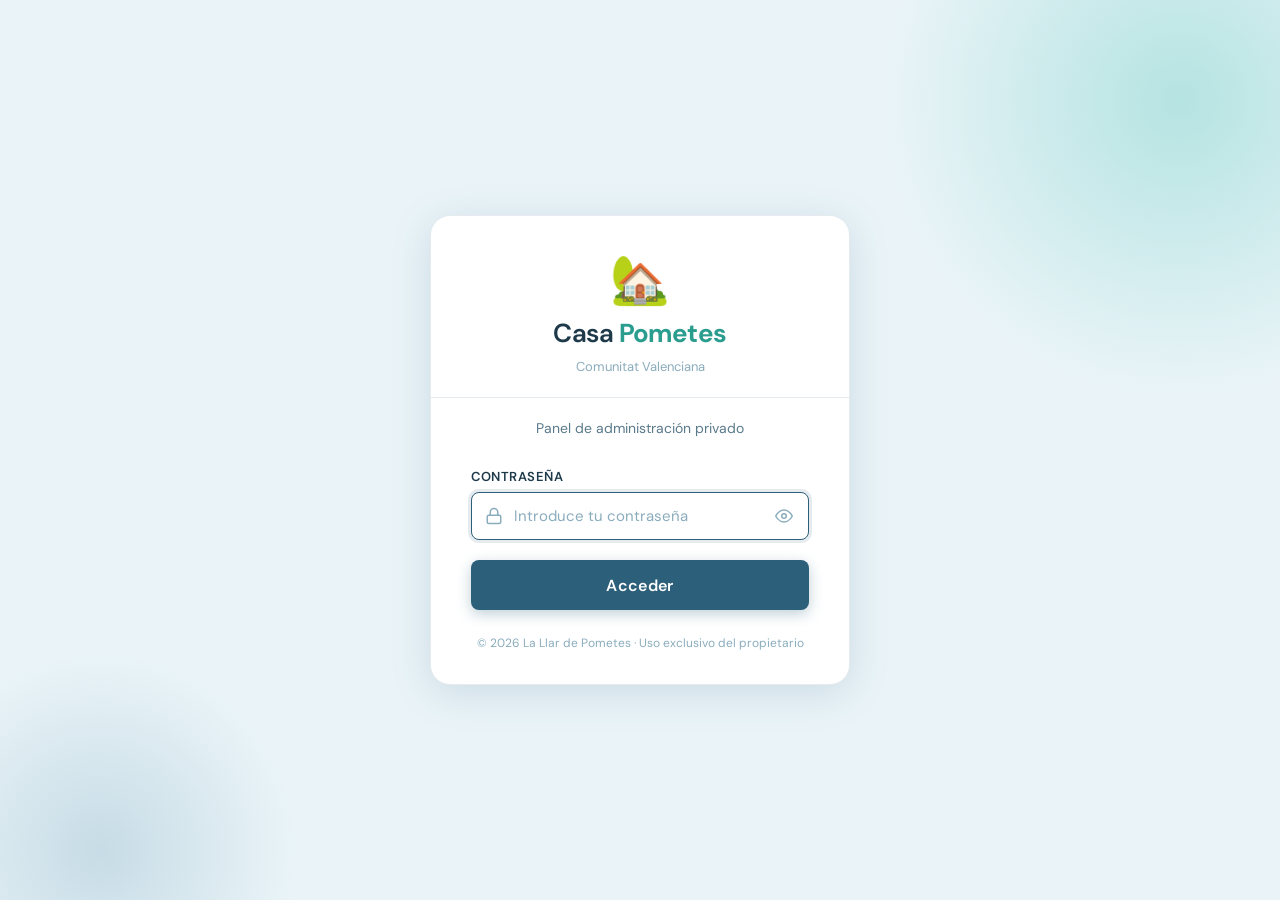
==== pometes-admin/booking-detail.html @ 94790d54 "Cambio de nombre" ====
<!DOCTYPE html>
<html lang="es">
<head>
    <meta charset="UTF-8">
    <meta name="viewport" content="width=device-width, initial-scale=1.0">
    <title>Detalle de reserva — Casa Pometes</title>
    <link rel="preconnect" href="https://fonts.googleapis.com">
    <link href="https://fonts.googleapis.com/css2?family=DM+Sans:ital,opsz,wght@0,9..40,300;0,9..40,400;0,9..40,500;0,9..40,600;0,9..40,700&display=swap" rel="stylesheet">
    <link rel="stylesheet" href="css/main.css">
    <link rel="stylesheet" href="css/dashboard.css">
    <style>
        /* ── Layout de la página de detalle ── */
        body { background: var(--sky); min-height: 100vh; }

        .detail-page {
            max-width: 1100px;
            margin: 0 auto;
            padding: 0 24px 60px;
        }

        /* ── Cabecera sticky ── */
        .detail-topbar {
            position: sticky;
            top: 0;
            z-index: 100;
            background: var(--white);
            border-bottom: 1px solid var(--border);
            box-shadow: var(--shadow-sm);
            display: flex;
            align-items: center;
            gap: 16px;
            padding: 0 24px;
            height: 64px;
            margin: 0 -24px 32px;
        }

        .detail-back {
            display: flex;
            align-items: center;
            gap: 6px;
            font-size: 14px;
            font-weight: 500;
            color: var(--text-mid);
            transition: color 0.18s;
            white-space: nowrap;
        }
        .detail-back:hover { color: var(--navy); }
        .detail-back svg { flex-shrink: 0; }

        .detail-topbar-title {
            flex: 1;
            font-size: 17px;
            font-weight: 700;
            color: var(--text);
            display: flex;
            align-items: center;
            gap: 10px;
            min-width: 0;
            white-space: nowrap;
            overflow: hidden;
            text-overflow: ellipsis;
        }

        .detail-topbar-actions {
            display: flex;
            align-items: center;
            gap: 8px;
            flex-shrink: 0;
        }

        /* ── Grid principal ── */
        .detail-grid {
            display: grid;
            grid-template-columns: 1fr 1fr 1fr;
            gap: 20px;
            margin-bottom: 20px;
        }

        .detail-grid-wide {
            display: grid;
            grid-template-columns: 1fr 1fr;
            gap: 20px;
            margin-bottom: 20px;
        }

        .detail-full { margin-bottom: 20px; }

        /* ── Card de sección ── */
        .detail-section-card {
            background: var(--white);
            border-radius: var(--radius);
            border: 1px solid var(--border);
            box-shadow: var(--shadow-sm);
            overflow: hidden;
        }

        .detail-section-title {
            padding: 14px 20px 12px;
            font-size: 11px;
            font-weight: 700;
            color: var(--text-light);
            text-transform: uppercase;
            letter-spacing: 0.08em;
            border-bottom: 1px solid var(--border);
            background: var(--sky);
        }

        .detail-section-body {
            padding: 16px 20px;
            display: flex;
            flex-direction: column;
            gap: 14px;
        }

        .detail-field { display: flex; flex-direction: column; gap: 3px; }
        .detail-field label {
            font-size: 11px;
            font-weight: 600;
            color: var(--text-light);
            text-transform: uppercase;
            letter-spacing: 0.04em;
        }
        .detail-field span, .detail-field a {
            font-size: 14px;
            font-weight: 500;
            color: var(--text);
        }
        .detail-field a { color: var(--navy); text-decoration: underline; }

        .detail-value-large {
            font-size: 22px;
            font-weight: 700;
            color: var(--text);
            line-height: 1.2;
        }

        /* ── Notas admin ── */
        .notes-textarea {
            width: 100%;
            padding: 12px 14px;
            border: 1.5px solid var(--border);
            border-radius: var(--radius-sm);
            font-family: inherit;
            font-size: 14px;
            color: var(--text);
            resize: vertical;
            min-height: 100px;
            transition: border-color 0.18s;
            box-sizing: border-box;
        }
        .notes-textarea:focus { border-color: var(--navy); outline: none; box-shadow: 0 0 0 3px rgba(44,95,122,0.10); }

        /* ── Historial emails ── */
        .email-row {
            display: flex;
            align-items: center;
            justify-content: space-between;
            padding: 9px 0;
            border-bottom: 1px solid var(--border);
            font-size: 13px;
            gap: 8px;
        }
        .email-row:last-child { border-bottom: none; }
        .email-row-left { display: flex; align-items: center; gap: 8px; min-width: 0; }
        .email-row-right { display: flex; align-items: center; gap: 8px; flex-shrink: 0; }
        .email-date { font-size: 11px; color: var(--text-light); white-space: nowrap; }

        /* ── Servicios tabla ── */
        .services-detail-table {
            width: 100%;
            border-collapse: collapse;
            font-size: 13px;
        }
        .services-detail-table th {
            text-align: left;
            padding: 6px 0;
            font-size: 11px;
            font-weight: 700;
            color: var(--text-light);
            text-transform: uppercase;
            letter-spacing: 0.06em;
            border-bottom: 1.5px solid var(--border);
        }
        .services-detail-table td {
            padding: 9px 0;
            border-bottom: 1px solid var(--border);
            color: var(--text);
            vertical-align: middle;
        }
        .services-detail-table tbody tr:last-child td { border-bottom: none; }
        .services-total {
            display: flex;
            justify-content: space-between;
            font-weight: 700;
            font-size: 14px;
            color: var(--navy);
            padding-top: 10px;
            margin-top: 4px;
            border-top: 1.5px solid var(--border);
        }

        /* ── Deposit / Payment status ── */
        .status-pill {
            display: inline-flex;
            align-items: center;
            gap: 5px;
            padding: 4px 12px;
            border-radius: 20px;
            font-size: 13px;
            font-weight: 600;
        }
        .status-pill-pending  { background: #FEF3CD; color: #856404; }
        .status-pill-paid     { background: #D1F2E0; color: #1a7a45; }
        .status-pill-returned { background: #EBF4FB; color: var(--navy); }
        .status-pill-retained { background: #FCE4E4; color: #c0392b; }

        /* ── Loading skeleton ── */
        .detail-loading {
            display: flex;
            flex-direction: column;
            align-items: center;
            justify-content: center;
            height: 60vh;
            gap: 16px;
            color: var(--text-mid);
        }
        .detail-loading .loading-spinner { width: 36px; height: 36px; }

        /* ── Toast ── */
        .toast-container { position: fixed; bottom: 24px; right: 24px; z-index: 9999; display: flex; flex-direction: column; gap: 8px; }

        /* ── Responsive ── */
        @media (max-width: 900px) {
            .detail-grid { grid-template-columns: 1fr 1fr; }
        }
        @media (max-width: 600px) {
            .detail-page { padding: 0 12px 40px; }
            .detail-topbar { padding: 0 12px; margin: 0 -12px 20px; }
            .detail-grid, .detail-grid-wide { grid-template-columns: 1fr; }
            .detail-topbar-title { font-size: 14px; }
        }
    </style>
</head>
<body>

<div class="toast-container" id="toastContainer" aria-live="polite"></div>

<!-- Diálogo de confirmación (reutilizado del dashboard) -->
<div class="confirm-overlay" id="confirmOverlay" hidden role="dialog" aria-modal="true">
    <div class="confirm-dialog">
        <div class="confirm-icon" id="confirmIcon">❓</div>
        <h3 id="confirmTitle">¿Estás seguro?</h3>
        <p id="confirmMessage"></p>
        <div id="confirmExtra"></div>
        <div class="confirm-actions">
            <button class="btn btn-ghost" id="confirmCancel">Cancelar</button>
            <button class="btn btn-danger" id="confirmAccept">Confirmar</button>
        </div>
    </div>
</div>

<div class="detail-page">

    <!-- Barra superior -->
    <div class="detail-topbar">
        <a href="dashboard.html" class="detail-back">
            <svg width="18" height="18" viewBox="0 0 24 24" fill="none" stroke="currentColor" stroke-width="2.5">
                <polyline points="15 18 9 12 15 6"/>
            </svg>
            Volver
        </a>

        <div class="detail-topbar-title" id="pageTitle">
            <div class="loading-spinner" style="width:18px;height:18px"></div>
            Cargando reserva...
        </div>

        <div class="detail-topbar-actions" id="pageActions"></div>
    </div>

    <!-- Contenido principal -->
    <div id="detailContent">
        <div class="detail-loading">
            <div class="loading-spinner"></div>
            <span>Cargando detalle de la reserva…</span>
        </div>
    </div>

</div>

<script src="js/auth.js"></script>
<script src="js/api.js"></script>
<script src="js/booking-detail.js"></script>
</body>
</html>
---- pometes-admin/css/main.css ----
/* =========================================================
   MAIN.CSS — Variables, reset y utilidades compartidas
   La Llar de Pometes · Panel de Administración
   ========================================================= */

/* ── Variables del sistema de diseño ── */
:root {
    /* Colores principales */
    --navy:       #2C5F7A;
    --navy-light: #3A7A9C;
    --teal:       #2A9D8F;
    --teal-light: #52C4B8;
    --sky:        #EAF4F8;
    --sky-mid:    #D0E8F2;
    --white:      #FFFFFF;
    --sage:       #7BAE8E;
    --sage-pale:  #E8F3EC;
    --sand:       #F5EDD8;

    /* Estados */
    --success: #2ECC71;
    --warning: #F39C12;
    --danger:  #E74C3C;

    /* Texto */
    --text:       #1E3A4A;
    --text-mid:   #5A7A8A;
    --text-light: #8AACBC;
    --border:     rgba(44, 95, 122, 0.12);

    /* Espaciado y forma */
    --radius-sm: 8px;
    --radius:    12px;
    --radius-lg: 20px;

    /* Sombras */
    --shadow-sm: 0 2px 8px rgba(44, 95, 122, 0.08);
    --shadow:    0 4px 20px rgba(44, 95, 122, 0.10);
    --shadow-lg: 0 8px 40px rgba(44, 95, 122, 0.16);
}

/* ── Reset base ── */
*, *::before, *::after {
    box-sizing: border-box;
    margin: 0;
    padding: 0;
}

html {
    font-size: 16px;
    -webkit-text-size-adjust: 100%;
    scroll-behavior: smooth;
}

body {
    font-family: 'DM Sans', -apple-system, BlinkMacSystemFont, 'Segoe UI', sans-serif;
    color: var(--text);
    background: var(--sky);
    line-height: 1.5;
    -webkit-font-smoothing: antialiased;
    -moz-osx-font-smoothing: grayscale;
}

a { color: inherit; text-decoration: none; }
button { cursor: pointer; font-family: inherit; border: none; background: none; }
input, select, textarea { font-family: inherit; font-size: inherit; }
img, svg { display: block; }
ul, ol { list-style: none; }

/* ── Utilidades de visibilidad ── */
[hidden] { display: none !important; }

.visually-hidden {
    position: absolute;
    width: 1px; height: 1px;
    padding: 0; margin: -1px;
    overflow: hidden;
    clip: rect(0, 0, 0, 0);
    white-space: nowrap;
    border: 0;
}

/* =========================================================
   BADGES DE ESTADO
   ========================================================= */
.badge {
    display: inline-flex;
    align-items: center;
    gap: 5px;
    padding: 4px 10px;
    border-radius: 20px;
    font-size: 12px;
    font-weight: 600;
    letter-spacing: 0.01em;
    white-space: nowrap;
}

.badge::before {
    content: '';
    display: inline-block;
    width: 6px; height: 6px;
    border-radius: 50%;
    background: currentColor;
    flex-shrink: 0;
}

.badge-pending   { background: #FEF3CD; color: #7D5A0A; }
.badge-confirmed { background: #D1F2E0; color: #176B38; }
.badge-cancelled { background: #FCE4E4; color: #8B2020; }

/* =========================================================
   BOTONES
   ========================================================= */
.btn {
    display: inline-flex;
    align-items: center;
    justify-content: center;
    gap: 6px;
    padding: 9px 18px;
    border-radius: var(--radius-sm);
    font-size: 14px;
    font-weight: 500;
    line-height: 1;
    transition: background 0.18s ease, color 0.18s ease, box-shadow 0.18s ease, opacity 0.18s ease;
    cursor: pointer;
    border: none;
    font-family: inherit;
    white-space: nowrap;
}

.btn:disabled { opacity: 0.45; cursor: not-allowed; pointer-events: none; }
.btn:focus-visible { outline: 2px solid var(--navy); outline-offset: 2px; }

.btn-primary {
    background: var(--navy);
    color: var(--white);
    box-shadow: 0 2px 8px rgba(44,95,122,0.25);
}
.btn-primary:hover:not(:disabled) {
    background: var(--navy-light);
    box-shadow: 0 4px 12px rgba(44,95,122,0.30);
}

.btn-teal {
    background: var(--teal);
    color: var(--white);
}
.btn-teal:hover:not(:disabled) { background: var(--teal-light); }

.btn-success {
    background: var(--success);
    color: var(--white);
}
.btn-success:hover:not(:disabled) { background: #27ae60; }

.btn-danger {
    background: var(--danger);
    color: var(--white);
}
.btn-danger:hover:not(:disabled) { background: #c0392b; }

.btn-ghost {
    background: transparent;
    color: var(--navy);
    border: 1.5px solid var(--border);
}
.btn-ghost:hover:not(:disabled) {
    background: var(--sky);
    border-color: rgba(44,95,122,0.30);
}

.btn-sm { padding: 6px 12px; font-size: 13px; }
.btn-lg { padding: 12px 24px; font-size: 16px; }

.btn-icon {
    padding: 6px;
    border-radius: var(--radius-sm);
    color: var(--text-mid);
    transition: background 0.18s, color 0.18s;
    display: inline-flex;
    align-items: center;
    justify-content: center;
}
.btn-icon:hover { background: var(--sky); color: var(--navy); }

/* =========================================================
   SPINNER
   ========================================================= */
@keyframes spin {
    to { transform: rotate(360deg); }
}

.spinner {
    animation: spin 0.75s linear infinite;
    flex-shrink: 0;
}

/* =========================================================
   TOAST NOTIFICATIONS
   ========================================================= */
.toast-container {
    position: fixed;
    top: 20px;
    right: 20px;
    z-index: 9999;
    display: flex;
    flex-direction: column;
    gap: 10px;
    pointer-events: none;
}

.toast {
    display: flex;
    align-items: flex-start;
    gap: 10px;
    padding: 13px 16px;
    border-radius: var(--radius);
    background: var(--white);
    box-shadow: var(--shadow-lg);
    font-size: 14px;
    font-weight: 500;
    min-width: 270px;
    max-width: 380px;
    pointer-events: all;
    animation: toastSlideIn 0.3s ease forwards;
}

.toast.exiting { animation: toastSlideOut 0.3s ease forwards; }

.toast-icon { font-size: 18px; flex-shrink: 0; margin-top: 1px; }

.toast-success { border-left: 4px solid var(--success); }
.toast-error   { border-left: 4px solid var(--danger); }
.toast-info    { border-left: 4px solid var(--navy); }
.toast-warning { border-left: 4px solid var(--warning); }

.toast-success .toast-icon::before { content: '✅'; }
.toast-error   .toast-icon::before { content: '❌'; }
.toast-info    .toast-icon::before { content: 'ℹ️'; }
.toast-warning .toast-icon::before { content: '⚠️'; }

@keyframes toastSlideIn {
    from { transform: translateX(110%); opacity: 0; }
    to   { transform: translateX(0);    opacity: 1; }
}
@keyframes toastSlideOut {
    from { transform: translateX(0);    opacity: 1; }
    to   { transform: translateX(110%); opacity: 0; }
}

/* =========================================================
   MODAL
   ========================================================= */
.modal-overlay {
    position: fixed;
    inset: 0;
    background: rgba(30, 58, 74, 0.55);
    z-index: 1000;
    display: flex;
    align-items: center;
    justify-content: center;
    padding: 20px;
    backdrop-filter: blur(3px);
    animation: fadeOverlay 0.2s ease;
}

.modal {
    background: var(--white);
    border-radius: var(--radius-lg);
    box-shadow: var(--shadow-lg);
    width: 100%;
    max-width: 620px;
    max-height: 90vh;
    overflow-y: auto;
    animation: slideUpModal 0.22s ease;
}

.modal-header {
    display: flex;
    align-items: center;
    justify-content: space-between;
    padding: 24px 28px 20px;
    border-bottom: 1px solid var(--border);
    position: sticky;
    top: 0;
    background: var(--white);
    z-index: 1;
}

.modal-header h2 {
    font-size: 18px;
    font-weight: 600;
    color: var(--text);
}

.modal-close {
    width: 34px; height: 34px;
    border-radius: 50%;
    color: var(--text-mid);
    transition: background 0.18s, color 0.18s;
    display: flex;
    align-items: center;
    justify-content: center;
}
.modal-close:hover { background: var(--sky); color: var(--text); }

.modal-body    { padding: 24px 28px; }
.modal-footer  {
    display: flex;
    align-items: center;
    justify-content: flex-end;
    gap: 10px;
    padding: 16px 28px 24px;
    border-top: 1px solid var(--border);
}

@keyframes fadeOverlay {
    from { opacity: 0; }
    to   { opacity: 1; }
}
@keyframes slideUpModal {
    from { transform: translateY(24px); opacity: 0; }
    to   { transform: translateY(0);    opacity: 1; }
}

/* =========================================================
   DIÁLOGO DE CONFIRMACIÓN
   ========================================================= */
.confirm-overlay {
    position: fixed;
    inset: 0;
    background: rgba(30, 58, 74, 0.60);
    z-index: 2000;
    display: flex;
    align-items: center;
    justify-content: center;
    padding: 20px;
    backdrop-filter: blur(3px);
    animation: fadeOverlay 0.18s ease;
}

.confirm-dialog {
    background: var(--white);
    border-radius: var(--radius-lg);
    box-shadow: var(--shadow-lg);
    width: 100%;
    max-width: 360px;
    padding: 32px 28px 28px;
    animation: slideUpModal 0.18s ease;
    text-align: center;
}

.confirm-icon {
    font-size: 36px;
    margin-bottom: 16px;
    line-height: 1;
}

.confirm-dialog h3 {
    font-size: 17px;
    font-weight: 600;
    margin-bottom: 8px;
    color: var(--text);
}

.confirm-dialog p {
    font-size: 14px;
    color: var(--text-mid);
    margin-bottom: 24px;
    line-height: 1.6;
}

.confirm-actions {
    display: flex;
    gap: 10px;
    justify-content: center;
}

/* =========================================================
   LOADING GLOBAL
   ========================================================= */
.loading-overlay {
    position: fixed;
    inset: 0;
    background: rgba(234, 244, 248, 0.75);
    z-index: 500;
    display: flex;
    align-items: center;
    justify-content: center;
}

.loading-spinner {
    width: 44px; height: 44px;
    border: 3.5px solid var(--sky-mid);
    border-top-color: var(--navy);
    border-radius: 50%;
    animation: spin 0.75s linear infinite;
}

/* =========================================================
   FORM ELEMENTS
   ========================================================= */
.form-group {
    display: flex;
    flex-direction: column;
    gap: 6px;
}

.form-group label {
    font-size: 13px;
    font-weight: 600;
    color: var(--text);
    text-transform: uppercase;
    letter-spacing: 0.04em;
}

.form-group input,
.form-group select,
.form-group textarea {
    padding: 10px 14px;
    border: 1.5px solid var(--border);
    border-radius: var(--radius-sm);
    font-size: 14px;
    color: var(--text);
    background: var(--white);
    transition: border-color 0.18s, box-shadow 0.18s;
    outline: none;
    width: 100%;
}

.form-group input:focus,
.form-group select:focus,
.form-group textarea:focus {
    border-color: var(--navy);
    box-shadow: 0 0 0 3px rgba(44,95,122,0.10);
}

.form-group input::placeholder { color: var(--text-light); }

.form-hint {
    font-size: 12px;
    color: var(--text-light);
    margin-top: 2px;
}

/* =========================================================
   CARD BASE
   ========================================================= */
.card {
    background: var(--white);
    border-radius: var(--radius);
    box-shadow: var(--shadow-sm);
    border: 1px solid var(--border);
}

.card-header {
    display: flex;
    align-items: center;
    justify-content: space-between;
    padding: 20px 24px 16px;
    border-bottom: 1px solid var(--border);
}

.card-title {
    font-size: 16px;
    font-weight: 600;
    color: var(--text);
}

.card-action {
    font-size: 13px;
    color: var(--navy);
    font-weight: 500;
    transition: color 0.18s;
}
.card-action:hover { color: var(--teal); }

/* =========================================================
   SKELETON LOADING
   ========================================================= */
@keyframes shimmer {
    from { background-position: -400px 0; }
    to   { background-position:  400px 0; }
}

.skeleton {
    background: linear-gradient(90deg, var(--sky-mid) 25%, var(--sky) 50%, var(--sky-mid) 75%);
    background-size: 800px 100%;
    animation: shimmer 1.4s infinite linear;
    border-radius: 6px;
}

/* =========================================================
   ESTADO VACÍO
   ========================================================= */
.empty-state {
    text-align: center;
    padding: 56px 24px;
    color: var(--text-mid);
}

.empty-state .empty-icon { font-size: 48px; margin-bottom: 12px; opacity: 0.6; }
.empty-state p { font-size: 15px; }

/* =========================================================
   SCROLLBAR PERSONALIZADA
   ========================================================= */
::-webkit-scrollbar { width: 6px; height: 6px; }
::-webkit-scrollbar-track { background: var(--sky); }
::-webkit-scrollbar-thumb { background: var(--sky-mid); border-radius: 3px; }
::-webkit-scrollbar-thumb:hover { background: var(--text-light); }

/* =========================================================
   LOGO (compartido entre login y dashboard)
   ========================================================= */
.logo-casa    { font-weight: 600; color: var(--text); }
.logo-pometes { font-weight: 700; color: var(--teal); }
---- pometes-admin/css/dashboard.css ----
/* =========================================================
   DASHBOARD.CSS — Layout y componentes del panel principal
   La Llar de Pometes · Panel de Administración
   ========================================================= */

/* ── Constantes de layout ── */
:root {
    --sidebar-width: 240px;
    --header-height: 66px;
}

/* =========================================================
   LAYOUT PRINCIPAL
   ========================================================= */
.dashboard-layout {
    display: flex;
    min-height: 100vh;
}

/* =========================================================
   SIDEBAR
   ========================================================= */
.sidebar {
    width: var(--sidebar-width);
    background: var(--navy);
    color: var(--white);
    display: flex;
    flex-direction: column;
    flex-shrink: 0;
    position: fixed;
    top: 0;
    left: 0;
    height: 100vh;
    z-index: 200;
    transition: transform 0.28s cubic-bezier(0.4, 0, 0.2, 1);
    overflow: hidden;
}

/* Borde derecho sutil */
.sidebar::after {
    content: '';
    position: absolute;
    top: 0; right: 0;
    width: 1px; height: 100%;
    background: rgba(255,255,255,0.08);
}

/* ── Logo del sidebar ── */
.sidebar-logo {
    display: flex;
    align-items: center;
    gap: 10px;
    padding: 24px 20px 22px;
    border-bottom: 1px solid rgba(255,255,255,0.10);
}

.sidebar-logo-icon { font-size: 28px; flex-shrink: 0; }

.sidebar-logo .logo-casa    { color: rgba(255,255,255,0.85); font-size: 17px; }
.sidebar-logo .logo-pometes { color: var(--teal-light); font-size: 17px; }

/* ── Navegación ── */
.sidebar-nav {
    flex: 1;
    padding: 16px 12px;
    display: flex;
    flex-direction: column;
    gap: 4px;
    overflow-y: auto;
}

.nav-item {
    display: flex;
    align-items: center;
    gap: 10px;
    padding: 11px 12px;
    border-radius: var(--radius-sm);
    color: rgba(255,255,255,0.65);
    font-size: 14px;
    font-weight: 500;
    transition: background 0.18s, color 0.18s;
    cursor: pointer;
    position: relative;
    user-select: none;
}

.nav-item:hover {
    background: rgba(255,255,255,0.08);
    color: rgba(255,255,255,0.90);
}

.nav-item.active {
    background: rgba(255,255,255,0.12);
    color: var(--white);
}

.nav-item.active::before {
    content: '';
    position: absolute;
    left: 0; top: 25%; bottom: 25%;
    width: 3px;
    background: var(--teal-light);
    border-radius: 0 3px 3px 0;
}

.nav-icon  { font-size: 18px; flex-shrink: 0; }
.nav-label { flex: 1; }

/* Badge de conteo pendientes */
.nav-badge {
    background: var(--warning);
    color: var(--white);
    font-size: 11px;
    font-weight: 700;
    padding: 2px 7px;
    border-radius: 10px;
    min-width: 20px;
    text-align: center;
}

/* ── Pie del sidebar (logout) ── */
.sidebar-footer {
    padding: 16px 12px 20px;
    border-top: 1px solid rgba(255,255,255,0.10);
}

.logout-btn {
    display: flex;
    align-items: center;
    gap: 10px;
    width: 100%;
    padding: 10px 12px;
    border-radius: var(--radius-sm);
    color: rgba(255,255,255,0.55);
    font-size: 14px;
    font-weight: 500;
    transition: background 0.18s, color 0.18s;
}

.logout-btn:hover {
    background: rgba(231,76,60,0.15);
    color: #FF8080;
}

/* ── Overlay oscuro móvil ── */
.sidebar-overlay {
    display: none;
    position: fixed;
    inset: 0;
    background: rgba(30,58,74,0.55);
    z-index: 190;
    backdrop-filter: blur(2px);
    animation: fadeOverlay 0.22s ease;
}

.sidebar-overlay.active { display: block; }

/* =========================================================
   ÁREA PRINCIPAL
   ========================================================= */
.main-wrapper {
    flex: 1;
    margin-left: var(--sidebar-width);
    display: flex;
    flex-direction: column;
    min-height: 100vh;
    min-width: 0; /* evita overflow */
}

/* ── Header superior ── */
.main-header {
    position: sticky;
    top: 0;
    z-index: 100;
    height: var(--header-height);
    background: var(--white);
    border-bottom: 1px solid var(--border);
    display: flex;
    align-items: center;
    justify-content: space-between;
    padding: 0 28px;
    box-shadow: var(--shadow-sm);
}

.header-left {
    display: flex;
    align-items: center;
    gap: 16px;
}

/* Hamburger (solo visible en móvil) */
.hamburger {
    display: none;
    flex-direction: column;
    gap: 5px;
    padding: 6px;
    border-radius: var(--radius-sm);
    transition: background 0.18s;
}

.hamburger:hover { background: var(--sky); }

.hamburger span {
    display: block;
    width: 22px;
    height: 2px;
    background: var(--text);
    border-radius: 2px;
    transition: transform 0.25s, opacity 0.25s;
}

/* Hamburger en estado abierto */
.hamburger.open span:nth-child(1) { transform: translateY(7px) rotate(45deg); }
.hamburger.open span:nth-child(2) { opacity: 0; }
.hamburger.open span:nth-child(3) { transform: translateY(-7px) rotate(-45deg); }

.header-title {
    font-size: 20px;
    font-weight: 600;
    color: var(--text);
}

.header-right {
    display: flex;
    align-items: center;
    gap: 16px;
}

.header-date {
    font-size: 13px;
    color: var(--text-mid);
    font-weight: 500;
}

.admin-avatar {
    width: 36px; height: 36px;
    background: linear-gradient(135deg, var(--navy), var(--teal));
    color: var(--white);
    border-radius: 50%;
    display: flex;
    align-items: center;
    justify-content: center;
    font-size: 13px;
    font-weight: 700;
    flex-shrink: 0;
    cursor: default;
    user-select: none;
}

/* ── Contenido de secciones ── */
.main-content {
    flex: 1;
    padding: 28px;
    max-width: 1400px;
    width: 100%;
}

/* ── Secciones: solo la activa visible ── */
.section { display: none; }
.section.active { display: block; }

/* =========================================================
   SECCIÓN: INICIO — Métricas
   ========================================================= */
.metrics-grid {
    display: grid;
    grid-template-columns: repeat(4, 1fr);
    gap: 18px;
    margin-bottom: 24px;
}

.metric-card {
    background: var(--white);
    border-radius: var(--radius);
    border: 1px solid var(--border);
    box-shadow: var(--shadow-sm);
    padding: 22px 20px;
    display: flex;
    align-items: center;
    gap: 16px;
    transition: box-shadow 0.18s, transform 0.18s;
}

.metric-card:hover {
    box-shadow: var(--shadow);
    transform: translateY(-1px);
}

.metric-icon {
    width: 48px; height: 48px;
    border-radius: var(--radius-sm);
    display: flex;
    align-items: center;
    justify-content: center;
    font-size: 22px;
    flex-shrink: 0;
}

.metric-icon-warning  { background: #FEF3CD; }
.metric-icon-success  { background: #D1F2E0; }
.metric-icon-danger   { background: #FCE4E4; }
.metric-icon-teal     { background: var(--sage-pale); }

.metric-info {
    display: flex;
    flex-direction: column;
    gap: 4px;
    min-width: 0;
}

.metric-value {
    font-size: 28px;
    font-weight: 700;
    color: var(--text);
    line-height: 1;
    white-space: nowrap;
}

.metric-label {
    font-size: 12px;
    color: var(--text-mid);
    font-weight: 500;
    line-height: 1.3;
}

/* ── Últimas reservas (sección Inicio) ── */
.recent-booking-item {
    display: flex;
    align-items: center;
    gap: 14px;
    padding: 14px 24px;
    border-bottom: 1px solid var(--border);
    transition: background 0.18s;
    cursor: pointer;
}

.recent-booking-item:last-child { border-bottom: none; }
.recent-booking-item:hover { background: var(--sky); }

.recent-guest-avatar {
    width: 38px; height: 38px;
    border-radius: 50%;
    background: linear-gradient(135deg, var(--sky-mid), var(--teal-light));
    display: flex;
    align-items: center;
    justify-content: center;
    font-size: 14px;
    font-weight: 700;
    color: var(--navy);
    flex-shrink: 0;
    text-transform: uppercase;
}

.recent-booking-info { flex: 1; min-width: 0; }

.recent-booking-name {
    font-size: 14px;
    font-weight: 600;
    color: var(--text);
    white-space: nowrap;
    overflow: hidden;
    text-overflow: ellipsis;
}

.recent-booking-dates {
    font-size: 12px;
    color: var(--text-mid);
    margin-top: 2px;
}

.recent-booking-right {
    display: flex;
    flex-direction: column;
    align-items: flex-end;
    gap: 4px;
    flex-shrink: 0;
}

.recent-booking-price {
    font-size: 14px;
    font-weight: 600;
    color: var(--text);
}

/* Skeleton para últimas reservas */
.skeleton-list { padding: 12px 24px; }
.skeleton-item {
    height: 50px;
    border-radius: var(--radius-sm);
    background: linear-gradient(90deg, var(--sky-mid) 25%, var(--sky) 50%, var(--sky-mid) 75%);
    background-size: 800px 100%;
    animation: shimmer 1.4s infinite linear;
    margin-bottom: 10px;
}
.skeleton-item:last-child { margin-bottom: 0; }

/* =========================================================
   SECCIÓN: RESERVAS — Filtros
   ========================================================= */
.filters-card {
    margin-bottom: 18px;
    padding: 20px 24px 16px;
}

.filters-row {
    display: flex;
    align-items: flex-start;
    gap: 24px;
    flex-wrap: wrap;
}

.filter-group {
    display: flex;
    flex-direction: column;
    gap: 8px;
}

.filter-label {
    font-size: 11px;
    font-weight: 700;
    color: var(--text-light);
    text-transform: uppercase;
    letter-spacing: 0.06em;
}

.filter-tabs {
    display: flex;
    gap: 4px;
    flex-wrap: wrap;
}

.filter-tab {
    padding: 6px 12px;
    border-radius: 20px;
    font-size: 13px;
    font-weight: 500;
    color: var(--text-mid);
    background: var(--sky);
    border: 1.5px solid transparent;
    transition: all 0.18s;
    cursor: pointer;
    font-family: inherit;
    white-space: nowrap;
}

.filter-tab:hover {
    color: var(--navy);
    background: var(--sky-mid);
}

.filter-tab.active {
    background: var(--navy);
    color: var(--white);
    border-color: var(--navy);
}

/* Buscador */
.filter-search { flex: 1; min-width: 200px; }

.search-wrapper {
    position: relative;
    display: flex;
    align-items: center;
}

.search-wrapper svg {
    position: absolute;
    left: 11px;
    color: var(--text-light);
    pointer-events: none;
}

.search-input {
    padding: 7px 12px 7px 34px;
    border: 1.5px solid var(--border);
    border-radius: 20px;
    font-size: 13px;
    color: var(--text);
    background: var(--sky);
    outline: none;
    width: 100%;
    max-width: 280px;
    transition: border-color 0.18s, background 0.18s, box-shadow 0.18s;
}

.search-input:focus {
    border-color: var(--navy);
    background: var(--white);
    box-shadow: 0 0 0 3px rgba(44,95,122,0.10);
}

.results-info {
    margin-top: 12px;
    padding-top: 12px;
    border-top: 1px solid var(--border);
    font-size: 13px;
    color: var(--text-mid);
}

/* =========================================================
   BARRA DE ACCIONES EN LOTE
   ========================================================= */
.bulk-bar {
    display: flex;
    align-items: center;
    justify-content: space-between;
    gap: 16px;
    background: var(--navy);
    color: var(--white);
    padding: 12px 20px;
    border-radius: var(--radius);
    margin-bottom: 12px;
    animation: slideUpModal 0.2s ease;
    flex-wrap: wrap;
}

.bulk-count {
    font-size: 14px;
    font-weight: 600;
}

.bulk-actions {
    display: flex;
    gap: 8px;
    flex-wrap: wrap;
}

.row-selected td { background: #EBF4FB !important; }

/* =========================================================
   TABLA DE RESERVAS
   ========================================================= */
.table-card { margin-bottom: 18px; overflow: hidden; }

.table-wrapper { overflow-x: auto; }

.bookings-table {
    width: 100%;
    border-collapse: collapse;
    font-size: 14px;
}

.bookings-table th {
    padding: 12px 16px;
    text-align: left;
    font-size: 11px;
    font-weight: 700;
    color: var(--text-light);
    text-transform: uppercase;
    letter-spacing: 0.06em;
    background: var(--sky);
    border-bottom: 1px solid var(--border);
    white-space: nowrap;
}

.bookings-table th:first-child { border-radius: 0; }

.bookings-table td {
    padding: 13px 16px;
    border-bottom: 1px solid var(--border);
    color: var(--text);
    vertical-align: middle;
}

.bookings-table tbody tr:last-child td { border-bottom: none; }

.bookings-table tbody tr {
    transition: background 0.15s;
}

.bookings-table tbody tr:hover { background: var(--sky); }

/* Columnas específicas */
.col-id {
    font-size: 12px;
    color: var(--text-mid);
    font-weight: 600;
    font-family: 'Courier New', monospace;
    white-space: nowrap;
}

.col-guest { min-width: 160px; }

.guest-name {
    font-weight: 600;
    color: var(--text);
    white-space: nowrap;
    overflow: hidden;
    text-overflow: ellipsis;
    max-width: 180px;
}

.guest-email {
    font-size: 12px;
    color: var(--text-mid);
    margin-top: 2px;
    white-space: nowrap;
    overflow: hidden;
    text-overflow: ellipsis;
    max-width: 180px;
}

.col-date {
    white-space: nowrap;
    font-size: 13px;
    color: var(--text);
}

.col-nights {
    text-align: center;
    font-weight: 600;
    color: var(--text-mid);
    font-size: 13px;
}

.col-price {
    font-weight: 700;
    color: var(--text);
    white-space: nowrap;
}

/* Origen con icono */
.source-badge {
    display: inline-flex;
    align-items: center;
    gap: 5px;
    font-size: 12px;
    font-weight: 500;
    color: var(--text-mid);
    white-space: nowrap;
}

/* Acciones en tabla */
.table-actions {
    display: flex;
    align-items: center;
    gap: 4px;
    white-space: nowrap;
}

/* ── Cards de reservas (móvil) ── */
.bookings-cards-list {
    display: none;
    flex-direction: column;
    gap: 12px;
    margin-bottom: 18px;
}

.booking-card {
    background: var(--white);
    border-radius: var(--radius);
    border: 1px solid var(--border);
    box-shadow: var(--shadow-sm);
    padding: 18px;
    cursor: pointer;
    transition: box-shadow 0.18s, transform 0.18s;
}

.booking-card:hover {
    box-shadow: var(--shadow);
    transform: translateY(-1px);
}

.booking-card-header {
    display: flex;
    align-items: flex-start;
    justify-content: space-between;
    margin-bottom: 12px;
}

.booking-card-id {
    font-size: 11px;
    color: var(--text-light);
    font-weight: 600;
    font-family: monospace;
    margin-bottom: 3px;
}

.booking-card-name {
    font-size: 15px;
    font-weight: 600;
    color: var(--text);
}

.booking-card-email {
    font-size: 12px;
    color: var(--text-mid);
}

.booking-card-body {
    display: grid;
    grid-template-columns: 1fr 1fr;
    gap: 10px;
    margin-bottom: 14px;
    padding-bottom: 14px;
    border-bottom: 1px solid var(--border);
}

.booking-card-field label {
    font-size: 11px;
    font-weight: 600;
    color: var(--text-light);
    text-transform: uppercase;
    letter-spacing: 0.04em;
    display: block;
    margin-bottom: 2px;
}

.booking-card-field span {
    font-size: 13px;
    font-weight: 500;
    color: var(--text);
}

.booking-card-footer {
    display: flex;
    align-items: center;
    justify-content: space-between;
    gap: 10px;
}

.booking-card-actions {
    display: flex;
    gap: 6px;
}

/* =========================================================
   PAGINACIÓN
   ========================================================= */
.pagination {
    display: flex;
    align-items: center;
    justify-content: center;
    gap: 16px;
    padding: 8px 0 4px;
}

.pagination-info {
    font-size: 13px;
    color: var(--text-mid);
    white-space: nowrap;
}

/* =========================================================
   SECCIÓN: CALENDARIO
   ========================================================= */
.calendar-card { padding: 28px; }

.calendar-header {
    display: flex;
    align-items: center;
    justify-content: center;
    gap: 20px;
    margin-bottom: 20px;
}

.calendar-title {
    font-size: 20px;
    font-weight: 600;
    color: var(--text);
    min-width: 200px;
    text-align: center;
    text-transform: capitalize;
}

.calendar-legend {
    display: flex;
    align-items: center;
    justify-content: center;
    gap: 20px;
    margin-bottom: 24px;
}

.legend-item {
    display: flex;
    align-items: center;
    gap: 6px;
    font-size: 13px;
    color: var(--text-mid);
    font-weight: 500;
}

.legend-dot {
    width: 10px; height: 10px;
    border-radius: 50%;
    flex-shrink: 0;
}

.legend-occupied { background: var(--teal); }
.legend-blocked  { background: #E07B54; }
.legend-today    { background: var(--navy); }
.legend-free     { background: var(--sky-mid); border: 1px solid var(--border); }

/* Grid del calendario */
.calendar-grid {
    display: grid;
    grid-template-columns: repeat(7, 1fr);
    gap: 4px;
}

/* Cabeceras de días de la semana */
.cal-weekday {
    text-align: center;
    padding: 8px 4px;
    font-size: 12px;
    font-weight: 700;
    color: var(--text-light);
    text-transform: uppercase;
    letter-spacing: 0.04em;
}

/* Celda de día */
.cal-day {
    aspect-ratio: 1;
    display: flex;
    align-items: center;
    justify-content: center;
    border-radius: var(--radius-sm);
    font-size: 14px;
    font-weight: 500;
    cursor: default;
    transition: background 0.18s, color 0.18s, transform 0.15s;
    position: relative;
    min-height: 44px;
}

.cal-day.empty { cursor: default; }

.cal-day.free {
    color: var(--text);
    background: var(--white);
    border: 1px solid var(--border);
}

.cal-day.occupied {
    background: var(--teal);
    color: var(--white);
    cursor: pointer;
    font-weight: 600;
    box-shadow: 0 2px 6px rgba(42,157,143,0.30);
}

.cal-day.occupied:hover {
    background: #249485;
    transform: scale(1.05);
}

.cal-day.blocked {
    background: #E07B54;
    color: var(--white);
    cursor: pointer;
    font-weight: 600;
    box-shadow: 0 2px 6px rgba(224,123,84,0.30);
}

.cal-day.blocked:hover {
    background: #c96a43;
    transform: scale(1.05);
}

.cal-day.today {
    background: var(--navy);
    color: var(--white);
    font-weight: 700;
}

.cal-day.today.occupied {
    background: var(--navy);
    box-shadow: 0 2px 8px rgba(44,95,122,0.35);
}

.cal-day.selected {
    outline: 2px solid var(--teal);
    outline-offset: 2px;
}

/* Info del día seleccionado */
.calendar-day-info {
    margin-top: 24px;
    padding-top: 24px;
    border-top: 1px solid var(--border);
    animation: slideUpModal 0.2s ease;
}

.day-info-content {
    background: var(--sage-pale);
    border: 1px solid rgba(42,157,143,0.20);
    border-radius: var(--radius);
    padding: 20px;
}

.day-info-title {
    font-size: 15px;
    font-weight: 600;
    color: var(--text);
    margin-bottom: 12px;
    display: flex;
    align-items: center;
    justify-content: space-between;
}

.day-info-fields {
    display: grid;
    grid-template-columns: repeat(auto-fill, minmax(160px, 1fr));
    gap: 12px;
}

.day-info-field label {
    font-size: 11px;
    font-weight: 700;
    color: var(--text-light);
    text-transform: uppercase;
    letter-spacing: 0.04em;
    display: block;
    margin-bottom: 2px;
}

.day-info-field span {
    font-size: 14px;
    font-weight: 500;
    color: var(--text);
}

/* =========================================================
   SECCIÓN: CONFIGURACIÓN
   ========================================================= */
.settings-grid {
    display: grid;
    grid-template-columns: repeat(auto-fill, minmax(320px, 1fr));
    gap: 20px;
    align-items: start;
}

.settings-form {
    padding: 20px 24px 24px;
    display: flex;
    flex-direction: column;
    gap: 18px;
}

.settings-info-card .system-info-list {
    padding: 8px 0;
}

.system-info-row {
    display: flex;
    align-items: center;
    justify-content: space-between;
    padding: 12px 24px;
    border-bottom: 1px solid var(--border);
    gap: 12px;
}

.system-info-row:last-child { border-bottom: none; }

.system-info-label {
    font-size: 13px;
    color: var(--text-mid);
    font-weight: 500;
    flex-shrink: 0;
}

.system-info-value {
    font-size: 13px;
    font-weight: 600;
    color: var(--text);
    text-align: right;
    word-break: break-all;
}

/* Indicador de estado API */
.status-dot {
    display: inline-block;
    width: 8px; height: 8px;
    border-radius: 50%;
    margin-right: 5px;
    vertical-align: middle;
}

.status-dot-checking { background: var(--warning); animation: pulse 1.2s infinite; }
.status-dot-ok       { background: var(--success); }
.status-dot-error    { background: var(--danger); }

@keyframes pulse {
    0%, 100% { opacity: 1; }
    50%       { opacity: 0.4; }
}

/* =========================================================
   MODAL — Detalle de reserva
   ========================================================= */
.booking-detail-grid {
    display: grid;
    grid-template-columns: 1fr 1fr;
    gap: 20px;
}

.booking-detail-section { display: flex; flex-direction: column; gap: 16px; }

.booking-detail-section h3 {
    font-size: 12px;
    font-weight: 700;
    color: var(--text-light);
    text-transform: uppercase;
    letter-spacing: 0.06em;
    padding-bottom: 8px;
    border-bottom: 1px solid var(--border);
}

.detail-field {
    display: flex;
    flex-direction: column;
    gap: 3px;
}

.detail-field label {
    font-size: 11px;
    font-weight: 600;
    color: var(--text-light);
    text-transform: uppercase;
    letter-spacing: 0.04em;
}

.detail-field span {
    font-size: 14px;
    font-weight: 500;
    color: var(--text);
}

.detail-field a {
    color: var(--navy);
    text-decoration: underline;
    text-underline-offset: 2px;
    font-size: 14px;
}

.booking-notes-box {
    grid-column: 1 / -1;
    background: var(--sand);
    border-radius: var(--radius-sm);
    padding: 14px;
    font-size: 13px;
    color: var(--text);
    line-height: 1.6;
    white-space: pre-wrap;
}

.booking-notes-empty { color: var(--text-light); font-style: italic; }

/* =========================================================
   RESPONSIVE — Tablet (≤ 1024px)
   ========================================================= */
@media (max-width: 1024px) {
    .metrics-grid {
        grid-template-columns: repeat(2, 1fr);
    }

    .main-content { padding: 20px; }

    .booking-detail-grid {
        grid-template-columns: 1fr;
    }
}

/* =========================================================
   RESPONSIVE — Móvil (≤ 768px)
   ========================================================= */
@media (max-width: 768px) {
    /* Sidebar oculto por defecto */
    .sidebar {
        transform: translateX(calc(-1 * var(--sidebar-width)));
    }

    .sidebar.open {
        transform: translateX(0);
        box-shadow: var(--shadow-lg);
    }

    /* Hamburger visible */
    .hamburger { display: flex; }

    /* El contenido ocupa todo el ancho */
    .main-wrapper { margin-left: 0; }

    /* Header más compacto */
    .main-header { padding: 0 16px; }
    .header-title { font-size: 17px; }
    .header-date  { display: none; }

    /* Contenido */
    .main-content { padding: 16px; }

    /* Métricas en 1 columna */
    .metrics-grid { grid-template-columns: repeat(2, 1fr); gap: 12px; }
    .metric-value { font-size: 24px; }

    /* Ocultar tabla, mostrar cards */
    .table-card         { display: none; }
    .bookings-cards-list { display: flex; }

    /* Filtros en columna */
    .filters-row { gap: 14px; }
    .filter-search { width: 100%; }
    .search-input  { max-width: 100%; }

    /* Calendario */
    .calendar-card { padding: 16px; }
    .calendar-title { font-size: 17px; min-width: 160px; }
    .cal-day { font-size: 13px; min-height: 38px; }

    /* Settings */
    .settings-grid { grid-template-columns: 1fr; }

    /* Pagination */
    .pagination-info { font-size: 12px; }

    /* Modal */
    .modal { border-radius: var(--radius); }
    .modal-header { padding: 18px 20px 14px; }
    .modal-body   { padding: 18px 20px; }
    .modal-footer { padding: 12px 20px 18px; flex-wrap: wrap; }
}

/* =========================================================
   SERVICIOS EXTRA (admin + web pública)
   ========================================================= */
.svc-empty {
    padding: 32px 24px;
    text-align: center;
    color: var(--text-mid);
    font-size: 14px;
    line-height: 1.6;
}

/* Servicios en el modal de reserva (web pública) */
.services-form-group { gap: 8px; }

.service-item {
    display: flex;
    align-items: flex-start;
    gap: 10px;
    padding: 10px 0;
    border-bottom: 1px solid var(--border);
    cursor: pointer;
    font-size: 14px;
    color: var(--text);
}

.service-item:last-child { border-bottom: none; }
.service-item--mandatory { opacity: 0.85; }
.service-item input[type="checkbox"] { flex-shrink: 0; margin-top: 2px; cursor: pointer; }
.service-item-body { flex: 1; display: flex; flex-direction: column; gap: 2px; }
.service-item-name { font-weight: 500; display: flex; align-items: center; gap: 6px; flex-wrap: wrap; }
.service-item-desc { font-size: 12px; color: var(--text-mid); }
.service-item-price { font-weight: 700; color: var(--teal); white-space: nowrap; flex-shrink: 0; }
.service-badge { font-size: 10px; background: #D1F2E0; color: #1a7a45; padding: 1px 6px; border-radius: 8px; font-weight: 600; }

/* =========================================================
   SECCIÓN: CANALES EXTERNOS
   ========================================================= */

.ch-empty {
    padding: 32px 24px;
    text-align: center;
    color: var(--text-mid);
    font-size: 14px;
    line-height: 1.6;
}

.ch-item {
    display: flex;
    align-items: center;
    justify-content: space-between;
    gap: 16px;
    padding: 16px 24px;
    border-bottom: 1px solid var(--border);
    transition: background 0.15s;
}

.ch-item:last-child  { border-bottom: none; }
.ch-item:hover       { background: var(--sky); }

.ch-item-left  { flex: 1; min-width: 0; }
.ch-item-right { display: flex; align-items: center; gap: 12px; flex-shrink: 0; }

.ch-platform {
    font-size: 15px;
    font-weight: 600;
    color: var(--text);
}

.ch-sync-info {
    font-size: 12px;
    color: var(--text-light);
    margin-top: 2px;
}

.ch-error-msg {
    font-size: 12px;
    color: var(--danger);
    margin-top: 3px;
}

.ch-status {
    font-size: 11px;
    font-weight: 700;
    padding: 3px 9px;
    border-radius: 10px;
    white-space: nowrap;
}

.ch-status-ok      { background: #D1F2E0; color: #1a7a45; }
.ch-status-error   { background: #FCE4E4; color: #c0392b; }
.ch-status-pending { background: var(--sky); color: var(--text-light); }

/* Toggle switch */
.ch-toggle {
    position: relative;
    display: inline-block;
    width: 36px;
    height: 20px;
    cursor: pointer;
}

.ch-toggle input { opacity: 0; width: 0; height: 0; }

.ch-toggle-slider {
    position: absolute;
    inset: 0;
    background: var(--border);
    border-radius: 10px;
    transition: background 0.2s;
}

.ch-toggle-slider::before {
    content: '';
    position: absolute;
    width: 14px; height: 14px;
    left: 3px; top: 3px;
    background: var(--white);
    border-radius: 50%;
    transition: transform 0.2s;
}

.ch-toggle input:checked + .ch-toggle-slider { background: var(--teal); }
.ch-toggle input:checked + .ch-toggle-slider::before { transform: translateX(16px); }

/* =========================================================
   SECCIÓN: ANALÍTICAS
   ========================================================= */

.an-empty {
    padding: 32px 24px;
    text-align: center;
    color: var(--text-mid);
    font-size: 14px;
}

/* Gráfico de barras */
.an-bar-chart {
    display: flex;
    align-items: flex-end;
    gap: 6px;
    height: 160px;
    padding: 0 4px 8px;
}

.an-bar-col {
    flex: 1;
    display: flex;
    flex-direction: column;
    align-items: center;
    height: 100%;
    gap: 4px;
}

.an-bar-value {
    font-size: 9px;
    color: var(--text-light);
    white-space: nowrap;
    writing-mode: vertical-rl;
    transform: rotate(180deg);
    flex-shrink: 0;
    min-height: 24px;
}

.an-bar-wrap {
    flex: 1;
    width: 100%;
    display: flex;
    align-items: flex-end;
    background: var(--sky);
    border-radius: 4px 4px 0 0;
    overflow: hidden;
}

.an-bar {
    width: 100%;
    background: linear-gradient(to top, var(--navy), var(--teal));
    border-radius: 4px 4px 0 0;
    min-height: 2px;
    transition: height 0.4s ease;
}

.an-bar-label {
    font-size: 10px;
    color: var(--text-light);
    white-space: nowrap;
    font-weight: 500;
}

/* Tabla de canales */
.an-source-table {
    width: 100%;
    border-collapse: collapse;
    font-size: 14px;
}

.an-source-table th {
    padding: 10px 16px;
    text-align: left;
    font-size: 11px;
    font-weight: 700;
    color: var(--text-light);
    text-transform: uppercase;
    letter-spacing: 0.06em;
    background: var(--sky);
    border-bottom: 1px solid var(--border);
}

.an-source-table td {
    padding: 12px 16px;
    border-bottom: 1px solid var(--border);
    color: var(--text);
}

.an-source-table tbody tr:last-child td { border-bottom: none; }
.an-source-table tbody tr:hover { background: var(--sky); }

.an-pct-bar {
    display: flex;
    align-items: center;
    gap: 8px;
    min-width: 120px;
}

.an-pct-fill {
    height: 6px;
    background: linear-gradient(to right, var(--navy), var(--teal));
    border-radius: 3px;
    flex-shrink: 0;
    transition: width 0.4s ease;
}

.an-pct-bar span {
    font-size: 12px;
    color: var(--text-mid);
    flex-shrink: 0;
}

/* =========================================================
   SECCIÓN: BLOQUEOS DE FECHAS
   ========================================================= */

.bd-loading,
.bd-empty {
    padding: 32px 24px;
    text-align: center;
    color: var(--text-mid);
    font-size: 14px;
}

.bd-item {
    display: flex;
    align-items: center;
    gap: 14px;
    padding: 14px 24px;
    border-bottom: 1px solid var(--border);
    transition: background 0.15s;
}

.bd-item:last-child { border-bottom: none; }
.bd-item:hover      { background: var(--sky); }
.bd-item--past      { opacity: 0.55; }

.bd-item-icon { font-size: 22px; flex-shrink: 0; }

.bd-item-info { flex: 1; min-width: 0; }

.bd-item-dates {
    font-size: 14px;
    font-weight: 600;
    color: var(--text);
    display: flex;
    align-items: center;
    gap: 8px;
    flex-wrap: wrap;
}

.bd-nights {
    font-size: 12px;
    font-weight: 500;
    color: var(--text-light);
    background: var(--sky-mid);
    padding: 2px 8px;
    border-radius: 10px;
}

.bd-item-reason {
    font-size: 13px;
    color: var(--text-mid);
    margin-top: 3px;
}

.bd-item-right {
    display: flex;
    align-items: center;
    gap: 10px;
    flex-shrink: 0;
}

.bd-status,
.pr-status {
    font-size: 11px;
    font-weight: 700;
    padding: 3px 9px;
    border-radius: 10px;
    white-space: nowrap;
    text-transform: uppercase;
    letter-spacing: 0.04em;
}

.bd-status-active,
.pr-status-active   { background: #D1F2E0; color: #1a7a45; }
.bd-status-upcoming,
.pr-status-upcoming { background: #EBF4FB; color: #2C5F7A; }
.bd-status-past,
.pr-status-past     { background: var(--sky); color: var(--text-light); }

/* =========================================================
   SECCIÓN: PRECIOS POR TEMPORADA
   ========================================================= */

.pr-base-price-note {
    margin: 4px 24px 16px;
    background: #FEF9EC;
    border: 1px solid #F6E199;
    border-radius: var(--radius-sm);
    padding: 10px 14px;
    font-size: 13px;
    color: #7a6010;
}

.pr-loading,
.pr-empty {
    padding: 32px 24px;
    text-align: center;
    color: var(--text-mid);
    font-size: 14px;
    line-height: 1.6;
}

.pr-table {
    width: 100%;
    border-collapse: collapse;
    font-size: 14px;
}

.pr-table th {
    padding: 10px 16px;
    text-align: left;
    font-size: 11px;
    font-weight: 700;
    color: var(--text-light);
    text-transform: uppercase;
    letter-spacing: 0.06em;
    background: var(--sky);
    border-bottom: 1px solid var(--border);
    white-space: nowrap;
}

.pr-table td {
    padding: 12px 16px;
    border-bottom: 1px solid var(--border);
    color: var(--text);
    vertical-align: middle;
}

.pr-table tbody tr:last-child td { border-bottom: none; }
.pr-table tbody tr:hover          { background: var(--sky); }
.pr-row--past td                  { opacity: 0.55; }
.pr-row--editing                  { background: #EBF8F6 !important; }

.pr-col-name  { font-weight: 600; }
.pr-col-date  { white-space: nowrap; font-size: 13px; }
.pr-col-price { font-size: 15px; color: var(--navy); }

.pr-col-actions {
    display: flex;
    gap: 4px;
    white-space: nowrap;
}

@media (max-width: 480px) {
    .metrics-grid { grid-template-columns: 1fr 1fr; gap: 10px; }
    .metric-card  { padding: 16px 14px; gap: 12px; }
    .metric-icon  { width: 40px; height: 40px; font-size: 18px; }
    .metric-value { font-size: 22px; }

    .filters-row { flex-direction: column; }

    .calendar-legend { flex-wrap: wrap; gap: 10px; }
}
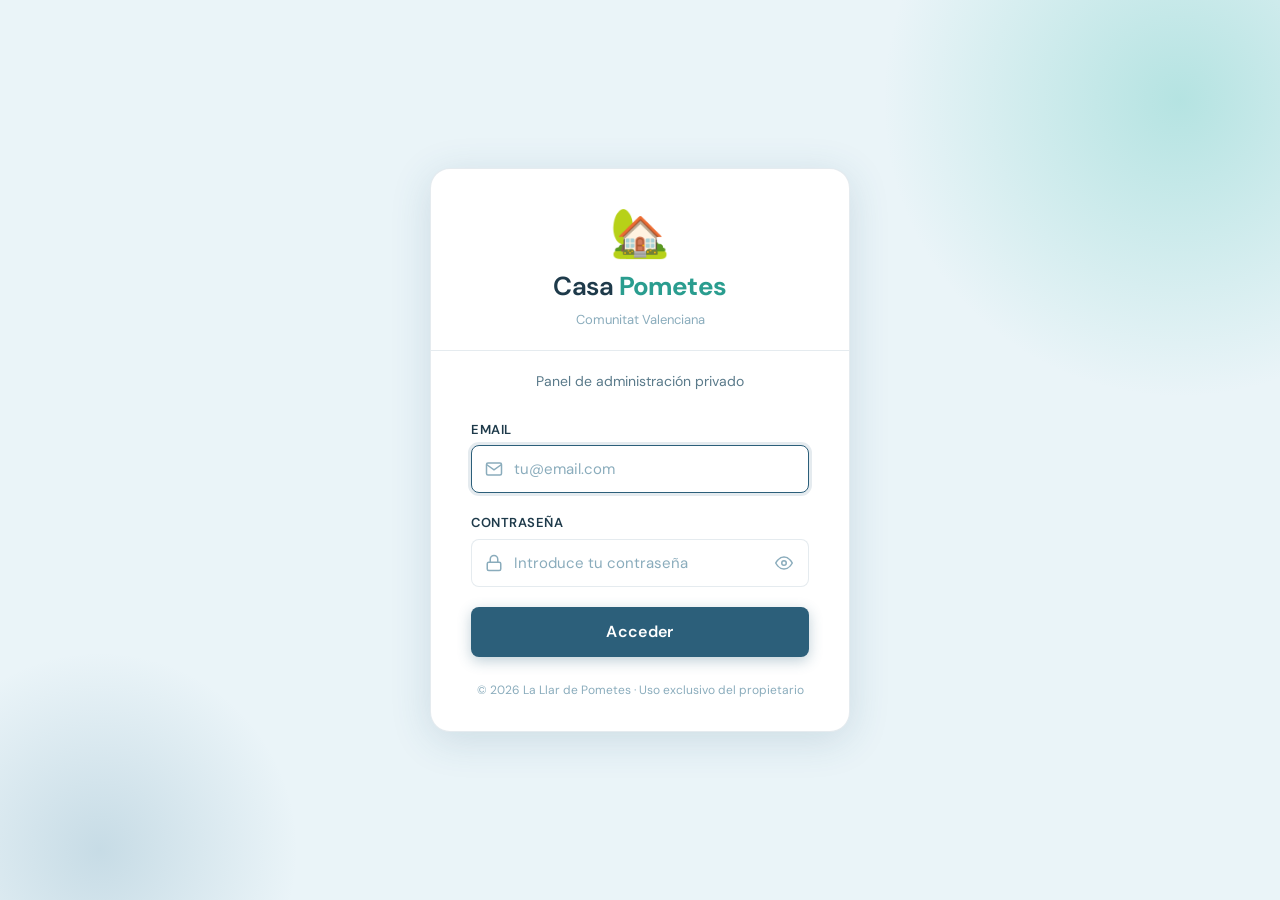
==== commit 45801f75: "Bugs y Modificaciones varias" ====
--- a/pometes-admin/booking-detail.html
+++ b/pometes-admin/booking-detail.html
@@ -3,7 +3,7 @@
 <head>
     <meta charset="UTF-8">
     <meta name="viewport" content="width=device-width, initial-scale=1.0">
-    <title>Detalle de reserva — Casa Pometes</title>
+    <title>Detalle de reserva — La llar de pometes</title>
     <link rel="preconnect" href="https://fonts.googleapis.com">
     <link href="https://fonts.googleapis.com/css2?family=DM+Sans:ital,opsz,wght@0,9..40,300;0,9..40,400;0,9..40,500;0,9..40,600;0,9..40,700&display=swap" rel="stylesheet">
     <link rel="stylesheet" href="css/main.css">
--- a/pometes-admin/css/main.css
+++ b/pometes-admin/css/main.css
@@ -55,7 +55,7 @@
 body {
     font-family: 'DM Sans', -apple-system, BlinkMacSystemFont, 'Segoe UI', sans-serif;
     color: var(--text);
-    background: var(--sky);
+    background: #F4F6F8;
     line-height: 1.5;
     -webkit-font-smoothing: antialiased;
     -moz-osx-font-smoothing: grayscale;
--- a/pometes-admin/css/dashboard.css
+++ b/pometes-admin/css/dashboard.css
@@ -54,7 +54,13 @@
     border-bottom: 1px solid rgba(255,255,255,0.10);
 }
 
-.sidebar-logo-icon { font-size: 28px; flex-shrink: 0; }
+.sidebar-logo-icon {
+    width: 32px;
+    height: 32px;
+    flex-shrink: 0;
+    border-radius: 6px;
+    display: block;
+}
 
 .sidebar-logo .logo-casa    { color: rgba(255,255,255,0.85); font-size: 17px; }
 .sidebar-logo .logo-pometes { color: var(--teal-light); font-size: 17px; }
@@ -85,25 +91,38 @@
 }
 
 .nav-item:hover {
-    background: rgba(255,255,255,0.08);
-    color: rgba(255,255,255,0.90);
+    background: rgba(255,255,255,0.10);
+    color: rgba(255,255,255,0.92);
 }
 
 .nav-item.active {
-    background: rgba(255,255,255,0.12);
+    background: rgba(255,255,255,0.18);
     color: var(--white);
+    font-weight: 600;
 }
 
 .nav-item.active::before {
     content: '';
     position: absolute;
-    left: 0; top: 25%; bottom: 25%;
-    width: 3px;
+    left: 0; top: 20%; bottom: 20%;
+    width: 4px;
     background: var(--teal-light);
-    border-radius: 0 3px 3px 0;
-}
-
-.nav-icon  { font-size: 18px; flex-shrink: 0; }
+    border-radius: 0 4px 4px 0;
+}
+
+.nav-icon {
+    width: 18px;
+    height: 18px;
+    flex-shrink: 0;
+    display: flex;
+    align-items: center;
+    justify-content: center;
+    opacity: 0.75;
+}
+
+.nav-item.active .nav-icon,
+.nav-item:hover .nav-icon { opacity: 1; }
+
 .nav-label { flex: 1; }
 
 /* Badge de conteo pendientes */
